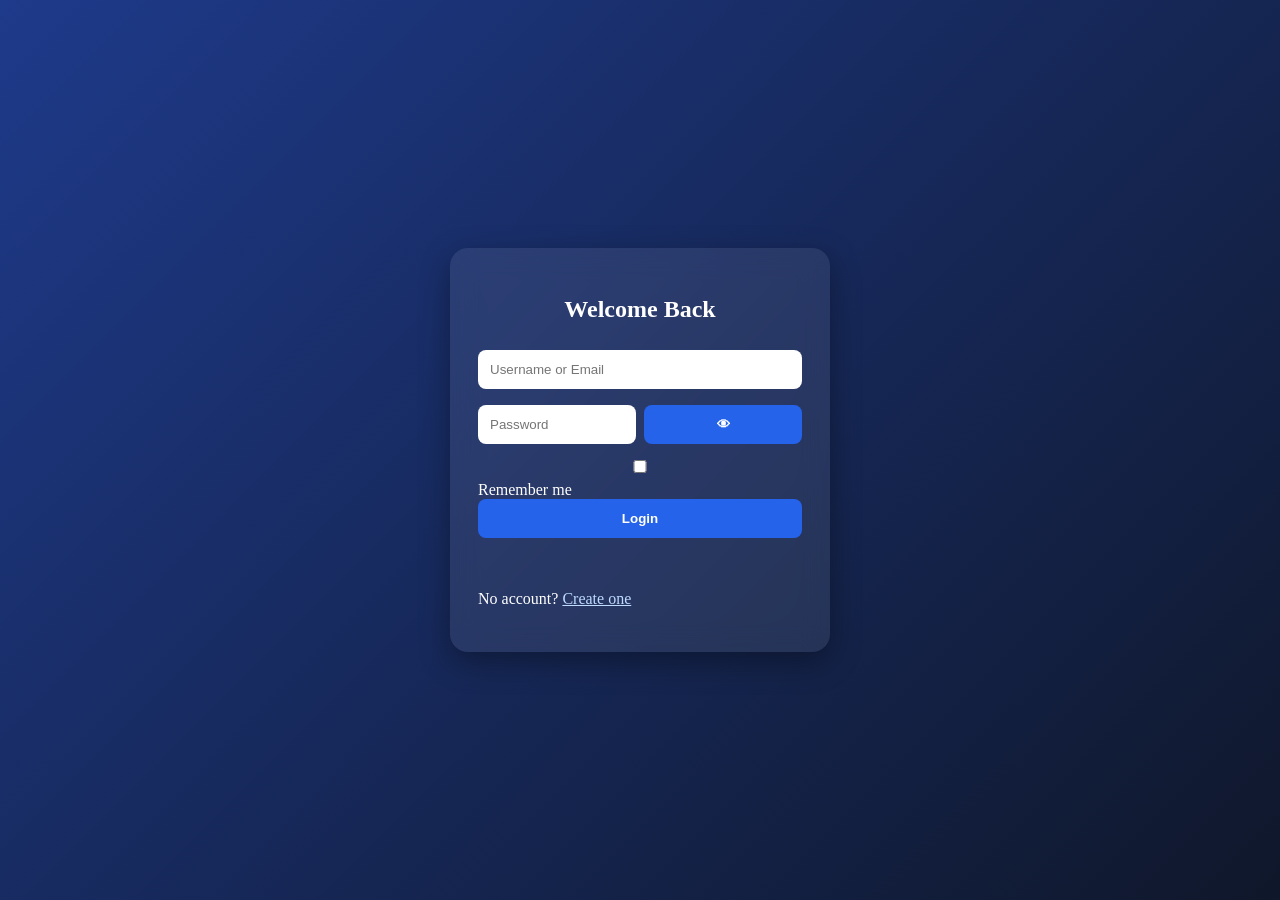
==== OIBSIPWebDev-L2-Login Authentication System/dashboard.html @ 73c6debd "Task_4" ====
<!doctype html><html><head><meta charset=utf-8><title>Dashboard</title><link rel=stylesheet href=css/style.css></head><body><div class=card><h1>Dashboard</h1><p>Welcome, <b id=welcome></b></p><p>This is a protected page.</p><button id=logout>Logout</button></div><script src=js/dashboard.js></script></body></html>
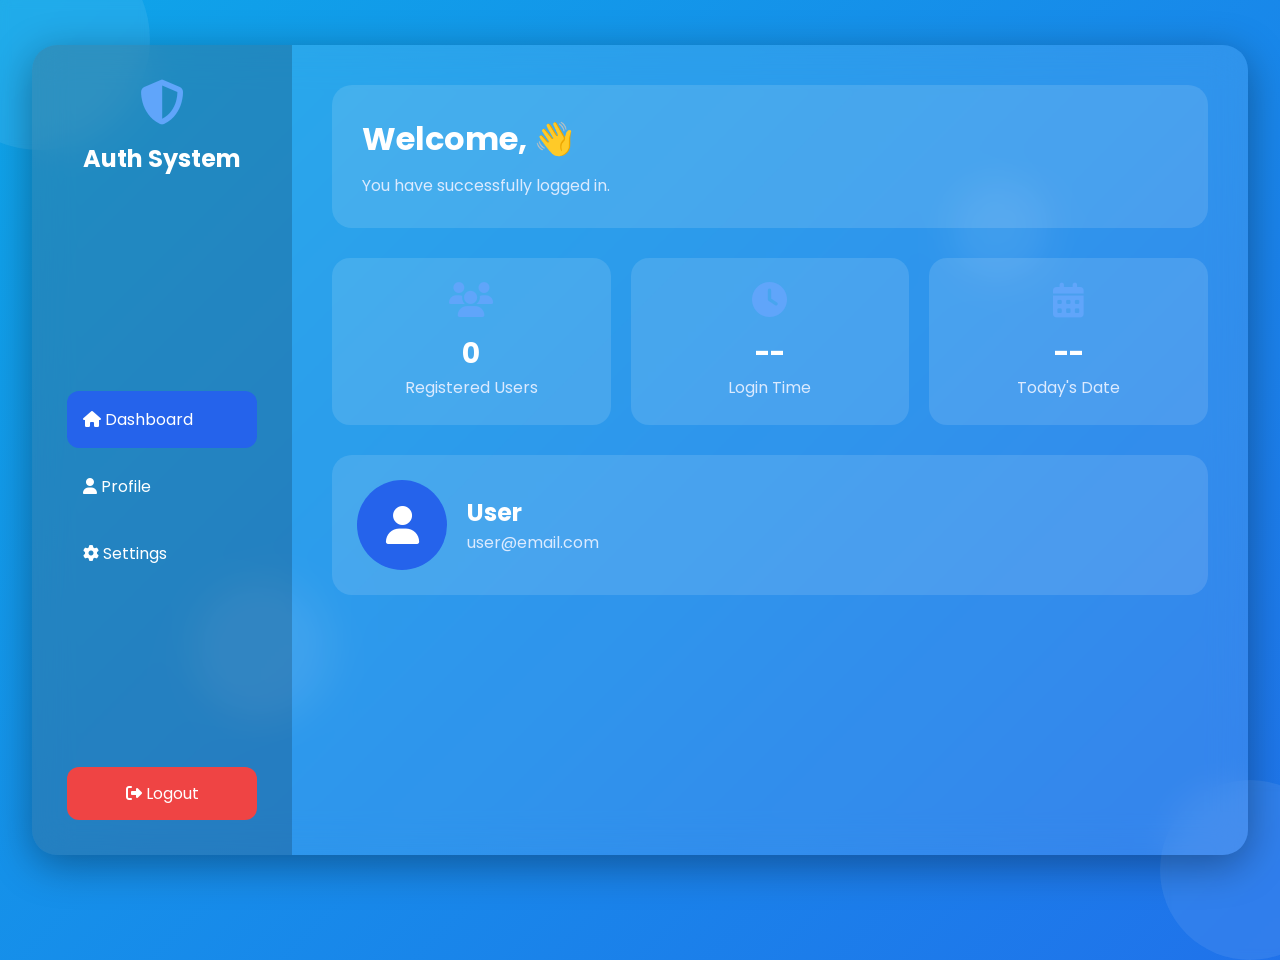
==== commit ef492374: "task_4_updated" ====
--- a/OIBSIPWebDev-L2-Login Authentication System/dashboard.html
+++ b/OIBSIPWebDev-L2-Login Authentication System/dashboard.html
@@ -1 +1,181 @@
-<!doctype html><html><head><meta charset=utf-8><title>Dashboard</title><link rel=stylesheet href=css/style.css></head><body><div class=card><h1>Dashboard</h1><p>Welcome, <b id=welcome></b></p><p>This is a protected page.</p><button id=logout>Logout</button></div><script src=js/dashboard.js></script></body></html>+<!DOCTYPE html>
+<html lang="en">
+
+<head>
+
+    <meta charset="UTF-8">
+    <meta name="viewport"
+          content="width=device-width, initial-scale=1.0">
+
+    <title>Dashboard</title>
+
+    <link rel="stylesheet" href="css/style.css">
+
+    <!-- Font Awesome -->
+    <link rel="stylesheet"
+          href="https://cdnjs.cloudflare.com/ajax/libs/font-awesome/6.7.2/css/all.min.css">
+
+</head>
+
+<body>
+
+    <!-- Background -->
+    <div class="circle"></div>
+    <div class="circle"></div>
+    <div class="circle"></div>
+    <div class="circle"></div>
+
+    <!-- Toast -->
+    <div id="toast" class="toast"></div>
+
+    <div class="dashboard">
+
+        <!-- Sidebar -->
+
+        <aside class="sidebar">
+
+            <div class="logo">
+
+                <i class="fa-solid fa-shield-halved"></i>
+
+                <h2>Auth System</h2>
+
+            </div>
+
+            <ul>
+
+                <li class="active">
+
+                    <i class="fa-solid fa-house"></i>
+
+                    Dashboard
+
+                </li>
+
+                <li>
+
+                    <i class="fa-solid fa-user"></i>
+
+                    Profile
+
+                </li>
+
+                <li>
+
+                    <i class="fa-solid fa-gear"></i>
+
+                    Settings
+
+                </li>
+
+            </ul>
+
+            <button id="logoutBtn" class="logout-btn">
+
+                <i class="fa-solid fa-right-from-bracket"></i>
+
+                Logout
+
+            </button>
+
+        </aside>
+
+        <!-- Main Content -->
+
+        <main class="content">
+
+            <div class="welcome-card">
+
+                <h1>
+
+                    Welcome,
+
+                    <span id="usernameDisplay"></span>
+
+                    👋
+
+                </h1>
+
+                <p>
+
+                    You have successfully logged in.
+
+                </p>
+
+            </div>
+
+            <!-- Stats -->
+
+            <div class="stats">
+
+                <div class="stat-card">
+
+                    <i class="fa-solid fa-users"></i>
+
+                    <h3 id="userCount">0</h3>
+
+                    <p>Registered Users</p>
+
+                </div>
+
+                <div class="stat-card">
+
+                    <i class="fa-solid fa-clock"></i>
+
+                    <h3 id="loginTime">--</h3>
+
+                    <p>Login Time</p>
+
+                </div>
+
+                <div class="stat-card">
+
+                    <i class="fa-solid fa-calendar-days"></i>
+
+                    <h3 id="currentDate">--</h3>
+
+                    <p>Today's Date</p>
+
+                </div>
+
+            </div>
+
+            <!-- Profile -->
+
+            <div class="profile-card">
+
+                <div class="avatar">
+
+                    <i class="fa-solid fa-user"></i>
+
+                </div>
+
+                <div>
+
+                    <h2 id="profileName">
+
+                        User
+
+                    </h2>
+
+                    <p id="profileEmail">
+
+                        user@email.com
+
+                    </p>
+
+                </div>
+
+            </div>
+
+        </main>
+
+    </div>
+
+    <script src="js/toast.js"></script>
+
+    <script src="js/dashboard.js"></script>
+
+</body>
+
+</html>
--- a/OIBSIPWebDev-L2-Login Authentication System/css/style.css
+++ b/OIBSIPWebDev-L2-Login Authentication System/css/style.css
@@ -0,0 +1,855 @@
+/* ===========================
+   GOOGLE FONT
+=========================== */
+
+@import url('https://fonts.googleapis.com/css2?family=Poppins:wght@300;400;500;600;700;800&display=swap');
+
+/* ===========================
+   RESET
+=========================== */
+
+*{
+    margin:0;
+    padding:0;
+    box-sizing:border-box;
+    font-family:'Poppins',sans-serif;
+}
+
+html{
+    scroll-behavior:smooth;
+}
+
+body{
+    min-height:100vh;
+    display:flex;
+    justify-content:center;
+    align-items:center;
+    overflow:hidden;
+    background:linear-gradient(-45deg,
+    #0f172a,
+    #1e3a8a,
+    #2563eb,
+    #0ea5e9);
+    background-size:400% 400%;
+    animation:bgAnimation 15s ease infinite;
+    position:relative;
+}
+
+/* ===========================
+   BACKGROUND ANIMATION
+=========================== */
+
+@keyframes bgAnimation{
+
+    0%{
+        background-position:0% 50%;
+    }
+
+    50%{
+        background-position:100% 50%;
+    }
+
+    100%{
+        background-position:0% 50%;
+    }
+
+}
+
+/* ===========================
+   FLOATING CIRCLES
+=========================== */
+
+.circle{
+
+    position:absolute;
+    border-radius:50%;
+    background:rgba(255,255,255,.08);
+    backdrop-filter:blur(5px);
+
+    animation:float 10s infinite ease-in-out;
+}
+
+.circle:nth-child(1){
+
+    width:220px;
+    height:220px;
+
+    top:-70px;
+    left:-70px;
+
+}
+
+.circle:nth-child(2){
+
+    width:180px;
+    height:180px;
+
+    bottom:-60px;
+    right:-60px;
+
+    animation-delay:2s;
+
+}
+
+.circle:nth-child(3){
+
+    width:100px;
+    height:100px;
+
+    top:20%;
+    right:18%;
+
+    animation-delay:4s;
+
+}
+
+.circle:nth-child(4){
+
+    width:140px;
+    height:140px;
+
+    bottom:20%;
+    left:15%;
+
+    animation-delay:6s;
+
+}
+
+@keyframes float{
+
+    0%{
+        transform:translateY(0px);
+    }
+
+    50%{
+        transform:translateY(-25px);
+    }
+
+    100%{
+        transform:translateY(0px);
+    }
+
+}
+
+/* ===========================
+   GLASS CARD
+=========================== */
+
+.card{
+
+    position:relative;
+
+    width:420px;
+
+    padding:40px;
+
+    border-radius:25px;
+
+    background:rgba(255,255,255,.15);
+
+    backdrop-filter:blur(18px);
+
+    border:1px solid rgba(255,255,255,.2);
+
+    box-shadow:
+
+    0 10px 35px rgba(0,0,0,.35),
+
+    inset 0 1px 1px rgba(255,255,255,.25);
+
+    z-index:10;
+
+}
+
+/* ===========================
+   HEADINGS
+=========================== */
+
+.card h1,
+.card h2{
+
+    text-align:center;
+
+    color:white;
+
+    margin-bottom:10px;
+
+}
+
+.subtitle{
+
+    text-align:center;
+
+    color:#dbeafe;
+
+    margin-bottom:30px;
+
+    font-size:14px;
+
+}
+
+/* ===========================
+   INPUTS
+=========================== */
+
+.input-group{
+
+    margin-bottom:20px;
+
+}
+
+.input-group label{
+
+    color:white;
+
+    display:block;
+
+    margin-bottom:8px;
+
+    font-size:14px;
+
+}
+
+.input-group input{
+
+    width:100%;
+
+    padding:14px;
+
+    border:none;
+
+    outline:none;
+
+    border-radius:12px;
+
+    background:rgba(255,255,255,.12);
+
+    color:white;
+
+    font-size:15px;
+
+    transition:.3s;
+
+}
+
+.input-group input::placeholder{
+
+    color:#d1d5db;
+
+}
+
+.input-group input:focus{
+
+    background:rgba(255,255,255,.22);
+
+    box-shadow:0 0 0 3px rgba(59,130,246,.4);
+
+}
+
+/* ===========================
+   BUTTON
+=========================== */
+
+.btn{
+
+    width:100%;
+
+    padding:14px;
+
+    border:none;
+
+    border-radius:12px;
+
+    cursor:pointer;
+
+    font-size:16px;
+
+    font-weight:600;
+
+    color:white;
+
+    background:linear-gradient(
+    135deg,
+    #2563eb,
+    #3b82f6);
+
+    transition:.3s;
+
+}
+
+.btn:hover{
+
+    transform:translateY(-2px);
+
+    box-shadow:0 10px 20px rgba(37,99,235,.35);
+
+}
+
+.btn:active{
+
+    transform:scale(.98);
+
+}
+
+/* ===========================
+   LINKS
+=========================== */
+
+.link{
+
+    text-align:center;
+
+    margin-top:18px;
+
+}
+
+.link a{
+
+    color:#93c5fd;
+
+    text-decoration:none;
+
+}
+
+.link a:hover{
+
+    text-decoration:underline;
+
+}
+
+/* ===========================
+   ERROR
+=========================== */
+
+.error{
+
+    color:#fca5a5;
+
+    margin-top:10px;
+
+    font-size:14px;
+
+    text-align:center;
+
+}
+
+/* ===========================
+   SUCCESS
+=========================== */
+
+.success{
+
+    color:#86efac;
+
+    margin-top:10px;
+
+    text-align:center;
+
+}
+
+/* ===========================
+   TOAST
+=========================== */
+
+.toast{
+
+    position:fixed;
+
+    top:20px;
+
+    right:20px;
+
+    background:#111827;
+
+    color:white;
+
+    padding:15px 20px;
+
+    border-radius:12px;
+
+    transform:translateX(400px);
+
+    transition:.4s;
+
+    z-index:999;
+
+    box-shadow:0 10px 25px rgba(0,0,0,.35);
+
+}
+
+.toast.show{
+
+    transform:translateX(0);
+
+}
+
+/* ===========================
+   RESPONSIVE
+=========================== */
+
+@media(max-width:500px){
+
+.card{
+
+    width:92%;
+
+    padding:30px;
+
+}
+
+}
+/* ===========================
+   PASSWORD BOX
+=========================== */
+
+.password-box{
+    position:relative;
+}
+
+.password-box input{
+    padding-right:50px;
+}
+
+.password-box span{
+    position:absolute;
+    right:18px;
+    top:50%;
+    transform:translateY(-50%);
+    cursor:pointer;
+    color:white;
+}
+
+/* ===========================
+   PASSWORD STRENGTH
+=========================== */
+
+.strength{
+    width:100%;
+    height:6px;
+    margin-top:10px;
+    background:rgba(255,255,255,.15);
+    border-radius:50px;
+    overflow:hidden;
+}
+
+#strengthBar{
+    width:0%;
+    height:100%;
+    background:red;
+    transition:.4s;
+}
+
+small{
+    display:block;
+    margin-top:8px;
+    color:#d1d5db;
+    font-size:12px;
+}
+/* ===========================
+   LOGIN OPTIONS
+=========================== */
+
+.options{
+
+    display:flex;
+
+    justify-content:space-between;
+
+    align-items:center;
+
+    margin:15px 0 25px;
+
+    font-size:14px;
+
+}
+
+.remember{
+
+    color:white;
+
+    display:flex;
+
+    align-items:center;
+
+    gap:8px;
+
+    cursor:pointer;
+
+}
+
+.remember input{
+
+    width:16px;
+
+    height:16px;
+
+    accent-color:#2563eb;
+
+}
+
+.options a{
+
+    color:#93c5fd;
+
+    text-decoration:none;
+
+    transition:.3s;
+
+}
+
+.options a:hover{
+
+    color:white;
+
+}
+
+/* ===========================
+   BUTTON LOADING
+=========================== */
+
+.btn.loading{
+
+    pointer-events:none;
+
+    opacity:.8;
+
+}
+
+.btn.loading::after{
+
+    content:"";
+
+    width:18px;
+
+    height:18px;
+
+    border:3px solid white;
+
+    border-top-color:transparent;
+
+    border-radius:50%;
+
+    display:inline-block;
+
+    margin-left:10px;
+
+    animation:spin .8s linear infinite;
+
+}
+
+@keyframes spin{
+
+    to{
+
+        transform:rotate(360deg);
+
+    }
+
+}
+/* ===================================
+   DASHBOARD
+=================================== */
+
+.dashboard{
+
+    width:95%;
+
+    max-width:1300px;
+
+    height:90vh;
+
+    display:flex;
+
+    background:rgba(255,255,255,.10);
+
+    backdrop-filter:blur(18px);
+
+    border-radius:25px;
+
+    overflow:hidden;
+
+    box-shadow:0 10px 40px rgba(0,0,0,.35);
+
+}
+
+/* Sidebar */
+
+.sidebar{
+
+    width:260px;
+
+    background:rgba(0,0,0,.18);
+
+    padding:35px;
+
+    display:flex;
+
+    flex-direction:column;
+
+    justify-content:space-between;
+
+}
+
+.logo{
+
+    text-align:center;
+
+}
+
+.logo i{
+
+    font-size:45px;
+
+    color:#60a5fa;
+
+}
+
+.logo h2{
+
+    color:white;
+
+    margin-top:15px;
+
+}
+
+.sidebar ul{
+
+    list-style:none;
+
+    margin-top:40px;
+
+}
+
+.sidebar li{
+
+    padding:16px;
+
+    margin-bottom:10px;
+
+    color:white;
+
+    border-radius:12px;
+
+    cursor:pointer;
+
+    transition:.3s;
+
+}
+
+.sidebar li:hover{
+
+    background:rgba(255,255,255,.12);
+
+}
+
+.active{
+
+    background:#2563eb;
+
+}
+
+.logout-btn{
+
+    border:none;
+
+    padding:14px;
+
+    border-radius:12px;
+
+    cursor:pointer;
+
+    color:white;
+
+    background:#ef4444;
+
+    font-size:16px;
+
+    transition:.3s;
+
+}
+
+.logout-btn:hover{
+
+    background:#dc2626;
+
+}
+
+/* Content */
+
+.content{
+
+    flex:1;
+
+    padding:40px;
+
+    overflow-y:auto;
+
+}
+
+/* Welcome Card */
+
+.welcome-card{
+
+    background:rgba(255,255,255,.12);
+
+    border-radius:20px;
+
+    padding:30px;
+
+    margin-bottom:30px;
+
+}
+
+.welcome-card h1{
+
+    color:white;
+
+}
+
+.welcome-card p{
+
+    color:#dbeafe;
+
+    margin-top:10px;
+
+}
+
+/* Stats */
+
+.stats{
+
+    display:grid;
+
+    grid-template-columns:repeat(3,1fr);
+
+    gap:20px;
+
+    margin-bottom:30px;
+
+}
+
+.stat-card{
+
+    background:rgba(255,255,255,.12);
+
+    border-radius:18px;
+
+    padding:25px;
+
+    text-align:center;
+
+    transition:.3s;
+
+}
+
+.stat-card:hover{
+
+    transform:translateY(-8px);
+
+}
+
+.stat-card i{
+
+    font-size:35px;
+
+    color:#60a5fa;
+
+    margin-bottom:15px;
+
+}
+
+.stat-card h3{
+
+    color:white;
+
+    font-size:28px;
+
+}
+
+.stat-card p{
+
+    color:#dbeafe;
+
+}
+
+/* Profile */
+
+.profile-card{
+
+    display:flex;
+
+    align-items:center;
+
+    gap:20px;
+
+    background:rgba(255,255,255,.12);
+
+    padding:25px;
+
+    border-radius:20px;
+
+}
+
+.avatar{
+
+    width:90px;
+
+    height:90px;
+
+    border-radius:50%;
+
+    background:#2563eb;
+
+    display:flex;
+
+    justify-content:center;
+
+    align-items:center;
+
+}
+
+.avatar i{
+
+    font-size:38px;
+
+    color:white;
+
+}
+
+.profile-card h2{
+
+    color:white;
+
+}
+
+.profile-card p{
+
+    color:#dbeafe;
+
+}
+
+/* Responsive */
+
+@media(max-width:900px){
+
+.dashboard{
+
+    flex-direction:column;
+
+    height:auto;
+
+}
+
+.sidebar{
+
+    width:100%;
+
+}
+
+.stats{
+
+    grid-template-columns:1fr;
+
+}
+
+}
